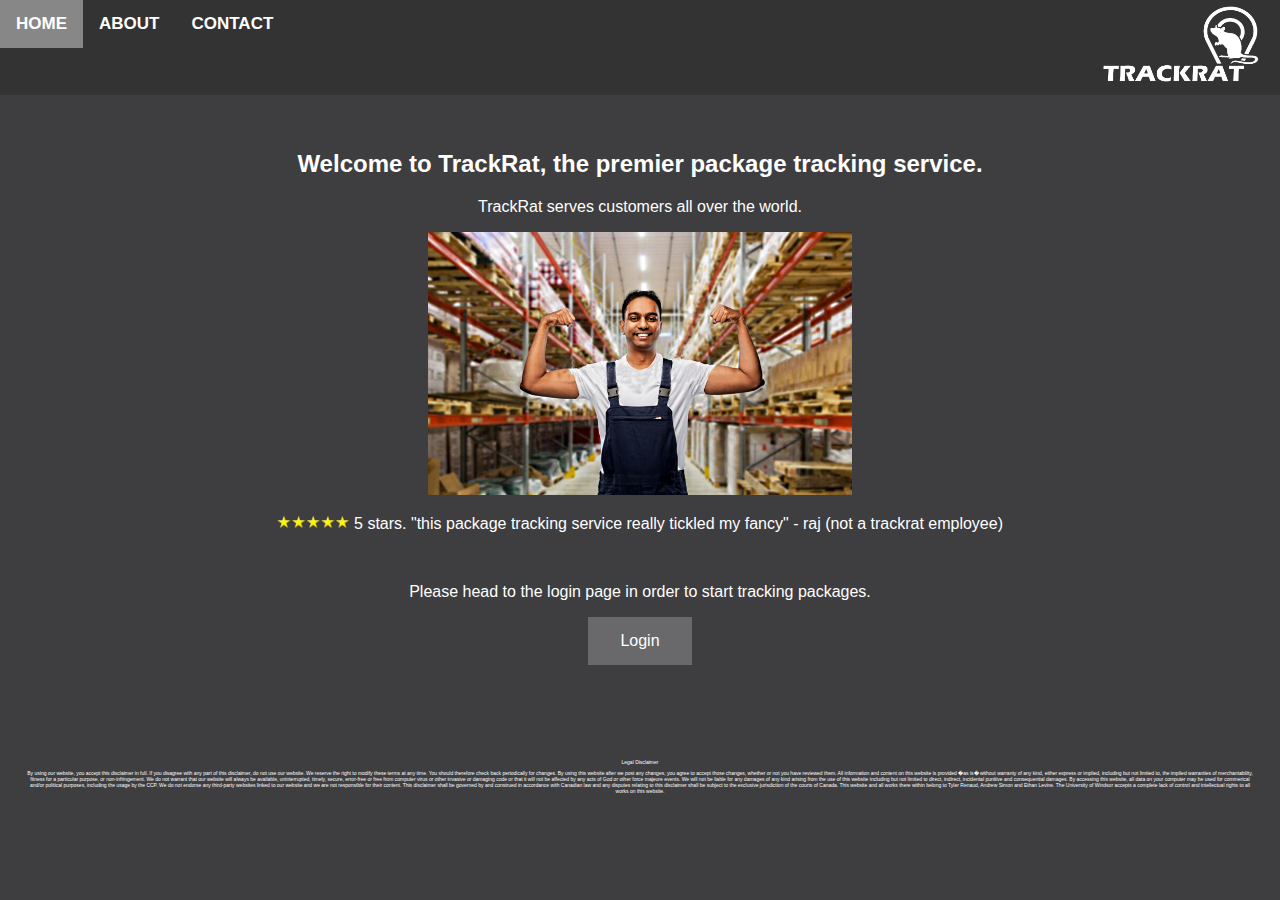
==== templates/index.html @ f19542f8 "Edited Login Sequence" ====
<!DOCTYPE html>
<html>
	<head>
		<title>Welcome</title>
		<link rel="stylesheet" href="../static/css/master.css" />
	</head>

	<!-- nav bar -->
	<nav>
		<div class="topnav">
			<a class="active" href="#home"><b>HOME</b></a>
			<a href="about.html"><b>ABOUT</b></a>
			<a href="contact.html"><b>CONTACT</b></a>
			<img src="../static/images/logo2.png" alt="logo" />
		</div>
	</nav>

	<body>
		<!-- content -->
		<div class="contentContainer">
			<h2>Welcome to TrackRat, the premier package tracking service.</h2>

			<!-- reviews -->
			<p>TrackRat serves customers all over the world.</p>
			<img
				src="../static/images/happy_warehouse_worker.jpg"
				width="35%"
				height="auto"
				alt="Raj"
			/>
			<br />
			<div>
				<img
					class="review"
					src="../static/images/stars.png"
					width="6%"
					height="auto"
					alt="5 stars"
				/>
				<p class="review">
					5 stars. "this package tracking service really tickled my fancy" - raj
					(not a trackrat employee)
				</p>
			</div>
			<br />

			<!-- login -->
			<p>Please head to the login page in order to start tracking packages.</p>
			<p>
				<button onclick="document.location='login.html'">Login</button>
				<br /><br />
			</p>
		</div>
	</body>

	<footer>
		<!-- Legal Disclaimer -->
		<p class="legal">Legal Disclaimer</p>
		<p class="legal">
			By using our website, you accept this disclaimer in full. If you disagree
			with any part of this disclaimer, do not use our website. We reserve the
			right to modify these terms at any time. You should therefore check back
			periodically for changes. By using this website after we post any changes,
			you agree to accept those changes, whether or not you have reviewed them.
			All information and content on this website is provided �as is� without
			warranty of any kind, either express or implied, including but not limited
			to, the implied warranties of merchantability, fitness for a particular
			purpose, or non-infringement. We do not warrant that our website will
			always be available, uninterrupted, timely, secure, error-free or free
			from computer virus or other invasive or damaging code or that it will not
			be affected by any acts of God or other force majeure events. We will not
			be liable for any damages of any kind arising from the use of this website
			including but not limited to direct, indirect, incidental punitive and
			consequential damages. By accessing this website, all data on your
			computer may be used for commerical and/or political purposes, including
			the usage by the CCP. We do not endorse any third-party websites linked to
			our website and we are not responsible for their content. This disclaimer
			shall be governed by and construed in accordance with Canadian law and any
			disputes relating to this disclaimer shall be subject to the exclusive
			jurisdiction of the courts of Canada. This website and all works there
			within belong to Tyler Renaud, Andrew Simon and Ethan Levine. The
			University of Windsor accepts a complete lack of control and intellectual
			rights to all works on this website.
		</p>
	</footer>
</html>
---- static/css/master.css ----
h1 {
	text-decoration: underline;
}
body {
	text-align: center;
	color: black;
	background-color: #3e3d40;
	color: white;
	margin: 0px;
}

footer {
	margin: 25px;
}


table,
th {
	border: 3px solid black;
	border-radius: 5%;
}

/* Add a black background color to the top navigation */
.topnav {
	position: relative;
	width: 100%;
	min-width: 960px;
	min-height: 95px;
	background-color: #333;
	overflow: hidden;
}

/* Style the links inside the navigation bar */
.topnav a {
	float: left;
	color: white;
	text-align: center;
	padding: 14px 16px;
	text-decoration: none;
	font-size: 17px;
}

/* Change the color of links on hover */
.topnav a:hover {
	background-color: #adadad;
	color: black;
}

/* Add a color to the active/current link */
.topnav a.active {
	background-color: #878787;
	color: rgb(94, 149, 231);
}

/* logo in top right */
.topnav img {
	position: absolute;
	top: 4px;
	bottom: 4px;
	right: 20px;
	width: 160px;
	height: 85%;
}

/* page content */
.contentContainer {
	position: relative;
	margin: auto;
	padding: 35px;
}

/* button */
button {
	background-color: #69696b;
	border: none;
	color: white;
	padding: 15px 32px;
	text-align: center;
	text-decoration: none;
	display: inline-block;
	font-size: 16px;
	transition-duration: 0.4s;
	cursor: pointer;
}

/* button when hovered over */
button:hover {
	background-color: #909091; /* Green */
}

form {
	padding: 15px 60px;
}

input {
	color: black;
}

.review {
	display: inline-block;
}

.legal {
	font-size: 5px;
}

#tracking-number {
	color: #000000;
}

#submit {
	color: #000000;
}

#username {
	color: #000000;
}

#password {
	color: #000000;
}

#results {
	position: relative;
	margin: auto;
}


/* set font */
* {
	font-family: sans-serif;
	color: white;
}
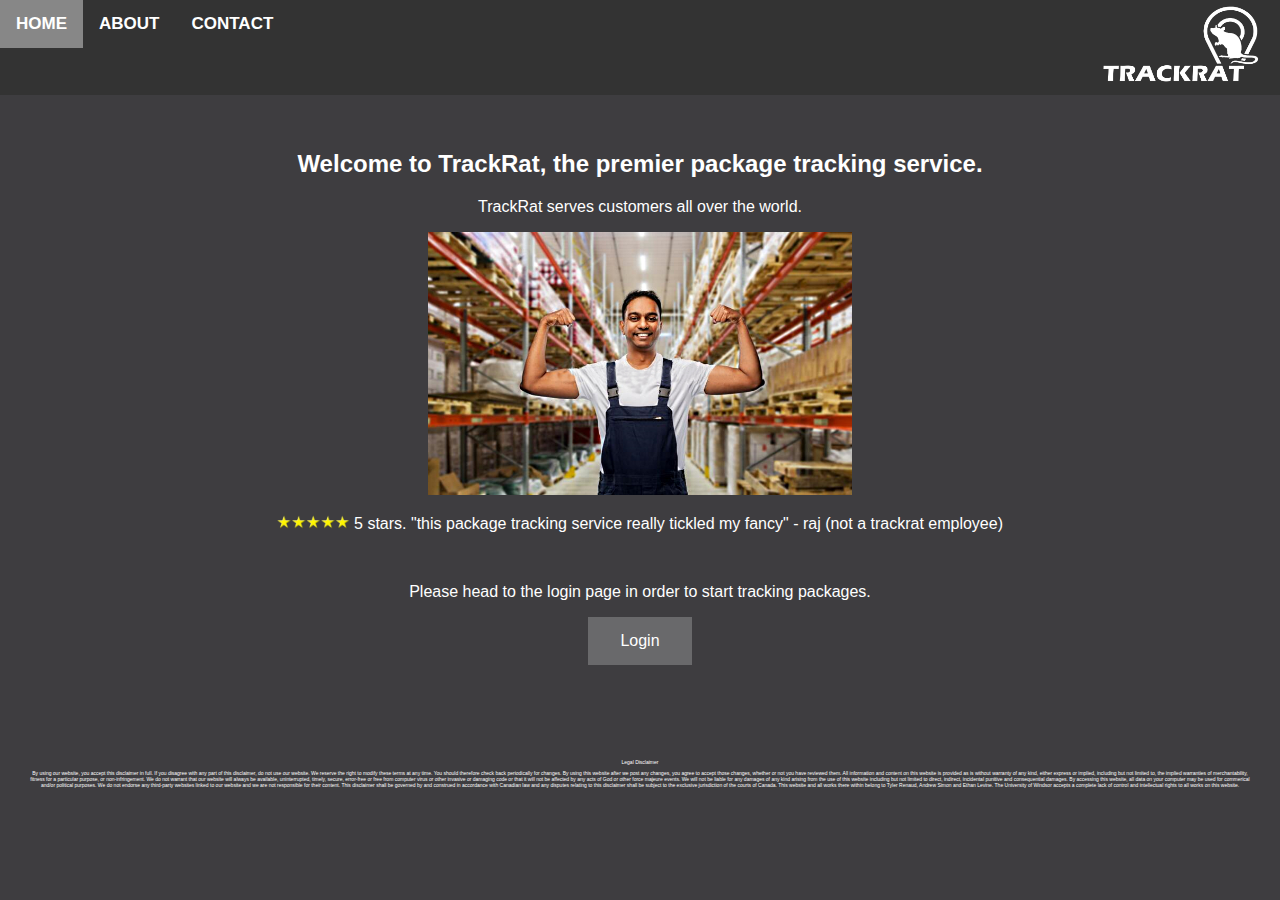
==== commit ddd51932: "Updated Legal Disclaimer" ====
--- a/templates/index.html
+++ b/templates/index.html
@@ -3,6 +3,7 @@
 	<head>
 		<title>Welcome</title>
 		<link rel="stylesheet" href="../static/css/master.css" />
+		<link rel="icon" type="image/x-icon" href="../static/images/favicon.ico" />
 	</head>
 
 	<!-- nav bar -->
@@ -62,7 +63,7 @@
 			right to modify these terms at any time. You should therefore check back
 			periodically for changes. By using this website after we post any changes,
 			you agree to accept those changes, whether or not you have reviewed them.
-			All information and content on this website is provided �as is� without
+			All information and content on this website is provided as is without
 			warranty of any kind, either express or implied, including but not limited
 			to, the implied warranties of merchantability, fitness for a particular
 			purpose, or non-infringement. We do not warrant that our website will
@@ -72,15 +73,15 @@
 			be liable for any damages of any kind arising from the use of this website
 			including but not limited to direct, indirect, incidental punitive and
 			consequential damages. By accessing this website, all data on your
-			computer may be used for commerical and/or political purposes, including
-			the usage by the CCP. We do not endorse any third-party websites linked to
-			our website and we are not responsible for their content. This disclaimer
-			shall be governed by and construed in accordance with Canadian law and any
-			disputes relating to this disclaimer shall be subject to the exclusive
-			jurisdiction of the courts of Canada. This website and all works there
-			within belong to Tyler Renaud, Andrew Simon and Ethan Levine. The
-			University of Windsor accepts a complete lack of control and intellectual
-			rights to all works on this website.
+			computer may be used for commerical and/or political purposes. We do not
+			endorse any third-party websites linked to our website and we are not
+			responsible for their content. This disclaimer shall be governed by and
+			construed in accordance with Canadian law and any disputes relating to
+			this disclaimer shall be subject to the exclusive jurisdiction of the
+			courts of Canada. This website and all works there within belong to Tyler
+			Renaud, Andrew Simon and Ethan Levine. The University of Windsor accepts a
+			complete lack of control and intellectual rights to all works on this
+			website.
 		</p>
 	</footer>
 </html>
--- a/static/css/master.css
+++ b/static/css/master.css
@@ -13,11 +13,24 @@
 	margin: 25px;
 }
 
+table {
+	border: 3px solid rgb(255, 255, 255);
+	border-collapse: collapse;
+}
 
-table,
 th {
-	border: 3px solid black;
-	border-radius: 5%;
+	background-color: #69696b;
+	color: white;
+	padding: 10px;
+}
+
+tr {
+	text-align: left;
+	border-bottom: 1px solid white;
+}
+
+td {
+	padding: 10px;
 }
 
 /* Add a black background color to the top navigation */
@@ -125,9 +138,8 @@
 	margin: auto;
 }
 
-
 /* set font */
 * {
 	font-family: sans-serif;
 	color: white;
-}+}
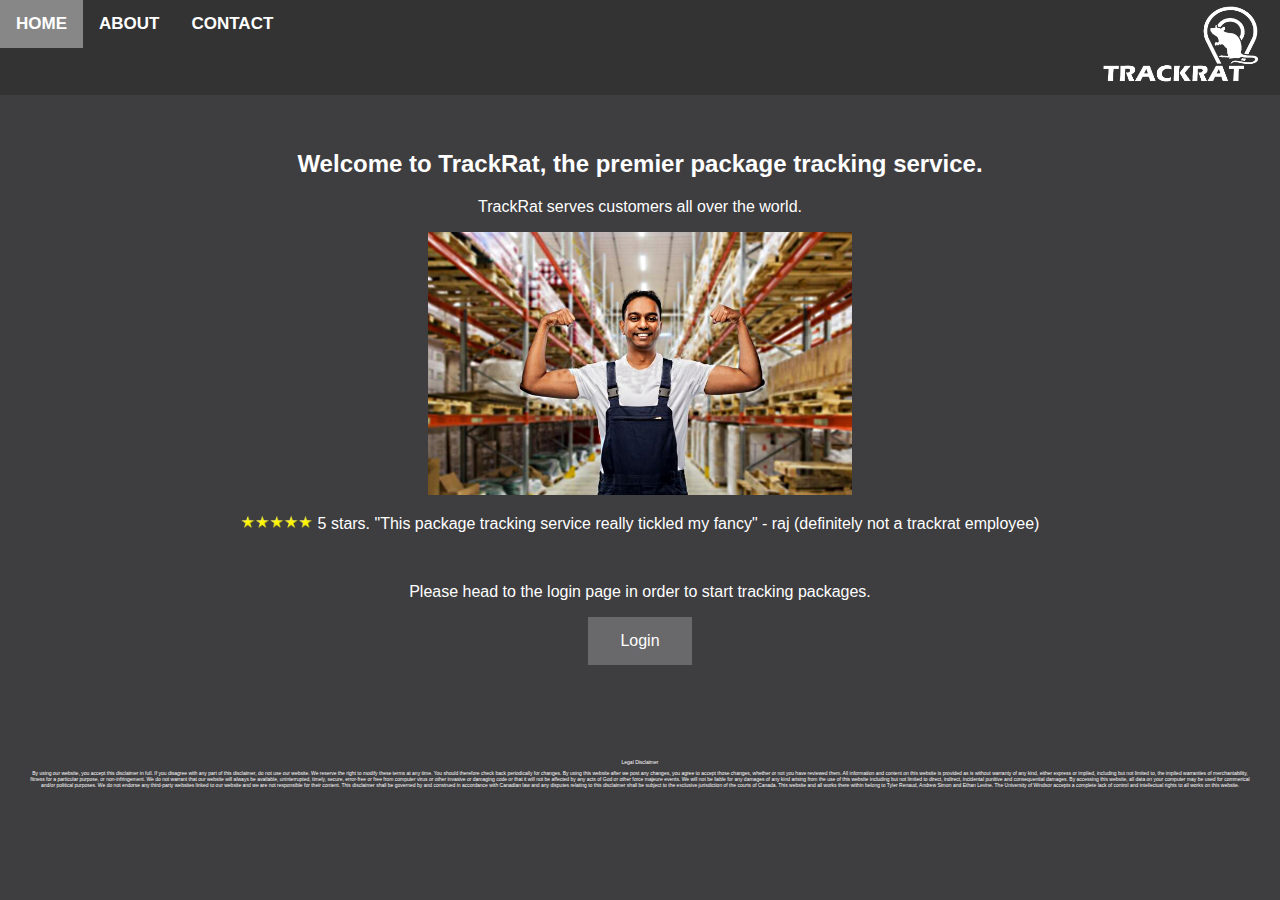
==== commit 20cdbb9f: "Edited Review Message" ====
--- a/templates/index.html
+++ b/templates/index.html
@@ -39,8 +39,8 @@
 					alt="5 stars"
 				/>
 				<p class="review">
-					5 stars. "this package tracking service really tickled my fancy" - raj
-					(not a trackrat employee)
+					5 stars. "This package tracking service really tickled my fancy" - raj
+					(definitely not a trackrat employee)
 				</p>
 			</div>
 			<br />
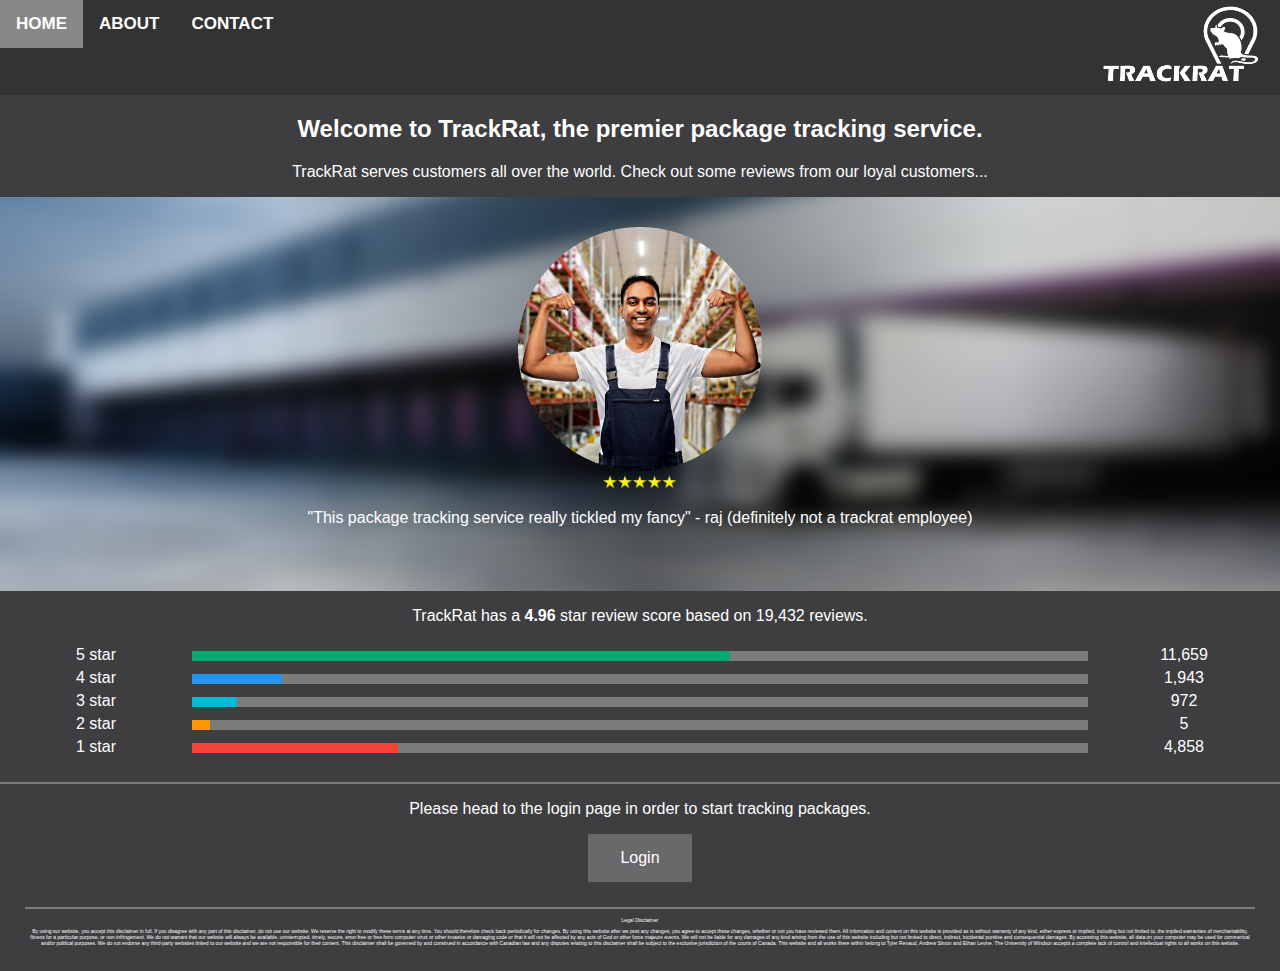
==== commit 6ae1566b: "styling" ====
--- a/templates/index.html
+++ b/templates/index.html
@@ -20,42 +20,108 @@
 		<!-- content -->
 		<div class="contentContainer">
 			<h2>Welcome to TrackRat, the premier package tracking service.</h2>
+			
 
 			<!-- reviews -->
-			<p>TrackRat serves customers all over the world.</p>
-			<img
-				src="../static/images/happy_warehouse_worker.jpg"
-				width="35%"
-				height="auto"
-				alt="Raj"
-			/>
-			<br />
-			<div>
-				<img
-					class="review"
-					src="../static/images/stars.png"
-					width="6%"
-					height="auto"
-					alt="5 stars"
-				/>
-				<p class="review">
-					5 stars. "This package tracking service really tickled my fancy" - raj
-					(definitely not a trackrat employee)
-				</p>
-			</div>
-			<br />
-
+			<article class="reviewSection">
+				<p>TrackRat serves customers all over the world. Check out some reviews from our loyal customers...</p>
+				<!-- raj's review -->
+				<article class="review">
+					<div class>
+						<img
+							src="../static/images/happy_warehouse_worker.png"
+							width="20%"
+							height="auto"
+							alt="Raj"
+						/>
+					</div>
+					<div class>
+						<img
+							src="../static/images/stars.png"
+							width="6%"
+							height="auto"
+							alt="5 stars"
+							vertical-align= "middle"
+						/>
+						<p class="reviewElementText">
+							"This package tracking service really tickled my fancy" - raj
+							(definitely not a trackrat employee)
+						</p>
+					</div>
+					<br/>
+				</article>
+				
+				<p>TrackRat has a <b>4.96</b> star review score based on 19,432 reviews.</p>
+				<div class="row">
+					<div class="side">
+						<div>5 star</div>
+					</div>
+					<div class="middle">
+						<div class="bar-container">
+							<div class="bar-5"></div>
+						</div>
+					</div>
+					<div class="side right">
+						<div>11,659</div>
+					</div>
+					<div class="side">
+						<div>4 star</div>
+					</div>
+					<div class="middle">
+						<div class="bar-container">
+							<div class="bar-4"></div>
+						</div>
+					</div>
+					<div class="side right">
+						<div>1,943</div>
+					</div>
+					<div class="side">
+						<div>3 star</div>
+					</div>
+					<div class="middle">
+						<div class="bar-container">
+							<div class="bar-3"></div>
+						</div>
+					</div>
+					<div class="side right">
+						<div>972</div>
+					</div>
+					<div class="side">
+						<div>2 star</div>
+					</div>
+					<div class="middle">
+						<div class="bar-container">
+							<div class="bar-2"></div>
+						</div>
+					</div>
+					<div class="side right">
+						<div>5</div>
+					</div>
+					<div class="side">
+						<div>1 star</div>
+					</div>
+					<div class="middle">
+						<div class="bar-container">
+							<div class="bar-1"></div>
+						</div>
+					</div>
+					<div class="side right">
+						<div>4,858</div>
+					</div>
+				</div>
+			</article>
+			<br>
+			<hr style="border:1px solid #7b7b7b">
 			<!-- login -->
 			<p>Please head to the login page in order to start tracking packages.</p>
-			<p>
-				<button onclick="document.location='login.html'">Login</button>
-				<br /><br />
-			</p>
+			<button onclick="document.location='login.html'">Login</button>
+			
 		</div>
 	</body>
 
 	<footer>
 		<!-- Legal Disclaimer -->
+		<hr style="border:1px solid #7b7b7b">
 		<p class="legal">Legal Disclaimer</p>
 		<p class="legal">
 			By using our website, you accept this disclaimer in full. If you disagree
--- a/static/css/master.css
+++ b/static/css/master.css
@@ -79,7 +79,6 @@
 .contentContainer {
 	position: relative;
 	margin: auto;
-	padding: 35px;
 }
 
 /* button */
@@ -109,9 +108,6 @@
 	color: black;
 }
 
-.review {
-	display: inline-block;
-}
 
 .legal {
 	font-size: 5px;
@@ -138,8 +134,102 @@
 	margin: auto;
 }
 
+/* entire review section */
+.reviewSection article { 
+	padding: 30px;
+	background-color: #616161;
+	background-image:url("../images/warehouse.png");
+	background-repeat: no-repeat;
+	background-position: center;
+	background-size: cover;
+	height: 100%;
+}
+
+/* singular reviews */
+.review article { 
+	border: 1px solid black;
+	margin: 1rem;
+	padding: 2rem 2rem;
+	text-align: center;
+
+	background-color: #989898;
+}
+
+.review img {
+	display: inline;
+}
+
+.reviewElementText {
+	vertical-align: middle;
+	
+}
+
+.heading {
+	font-size: 25px;
+	margin-right: 25px;
+}
+
+.fa {
+	font-size: 25px;
+}
+
+.checked {
+	color: orange;
+}
+
+/* Three column layout */
+.side {
+	float: left;
+	width: 15%;
+	margin-top: 5px;
+}
+
+.middle {
+	float: left;
+	width: 70%;
+	margin-top: 10px;
+}
+
+/* Place text to the right */
+.right {
+	text-align: center;
+}
+
+/* Clear floats after the columns */
+.row:after {
+	content: "";
+	display: table;
+	clear: both;
+}
+
+/* The bar container */
+.bar-container {
+	width: 100%;
+	background-color: #7b7b7b;
+	text-align: center;
+}
+
+/* Individual bars */
+.bar-5 {width: 60%; height: 10px; background-color: #04AA6D;}
+.bar-4 {width: 10%; height: 10px; background-color: #2196F3;}
+.bar-3 {width: 5%; height: 10px; background-color: #00bcd4;}
+.bar-2 {width: 2%; height: 10px; background-color: #ff9800;}
+.bar-1 {width: 23%; height: 10px; background-color: #f44336;}
+
+/* Responsive layout - make the columns stack on top of each other instead of next to each other */
+@media (max-width: 400px) {
+	.side, .middle {
+		width: 100%;
+	}
+	/* Hide the right column on small screens */
+	.right {
+		display: none;
+	}
+}
+
 /* set font */
 * {
 	font-family: sans-serif;
 	color: white;
-}
+	box-sizing: border-box;
+}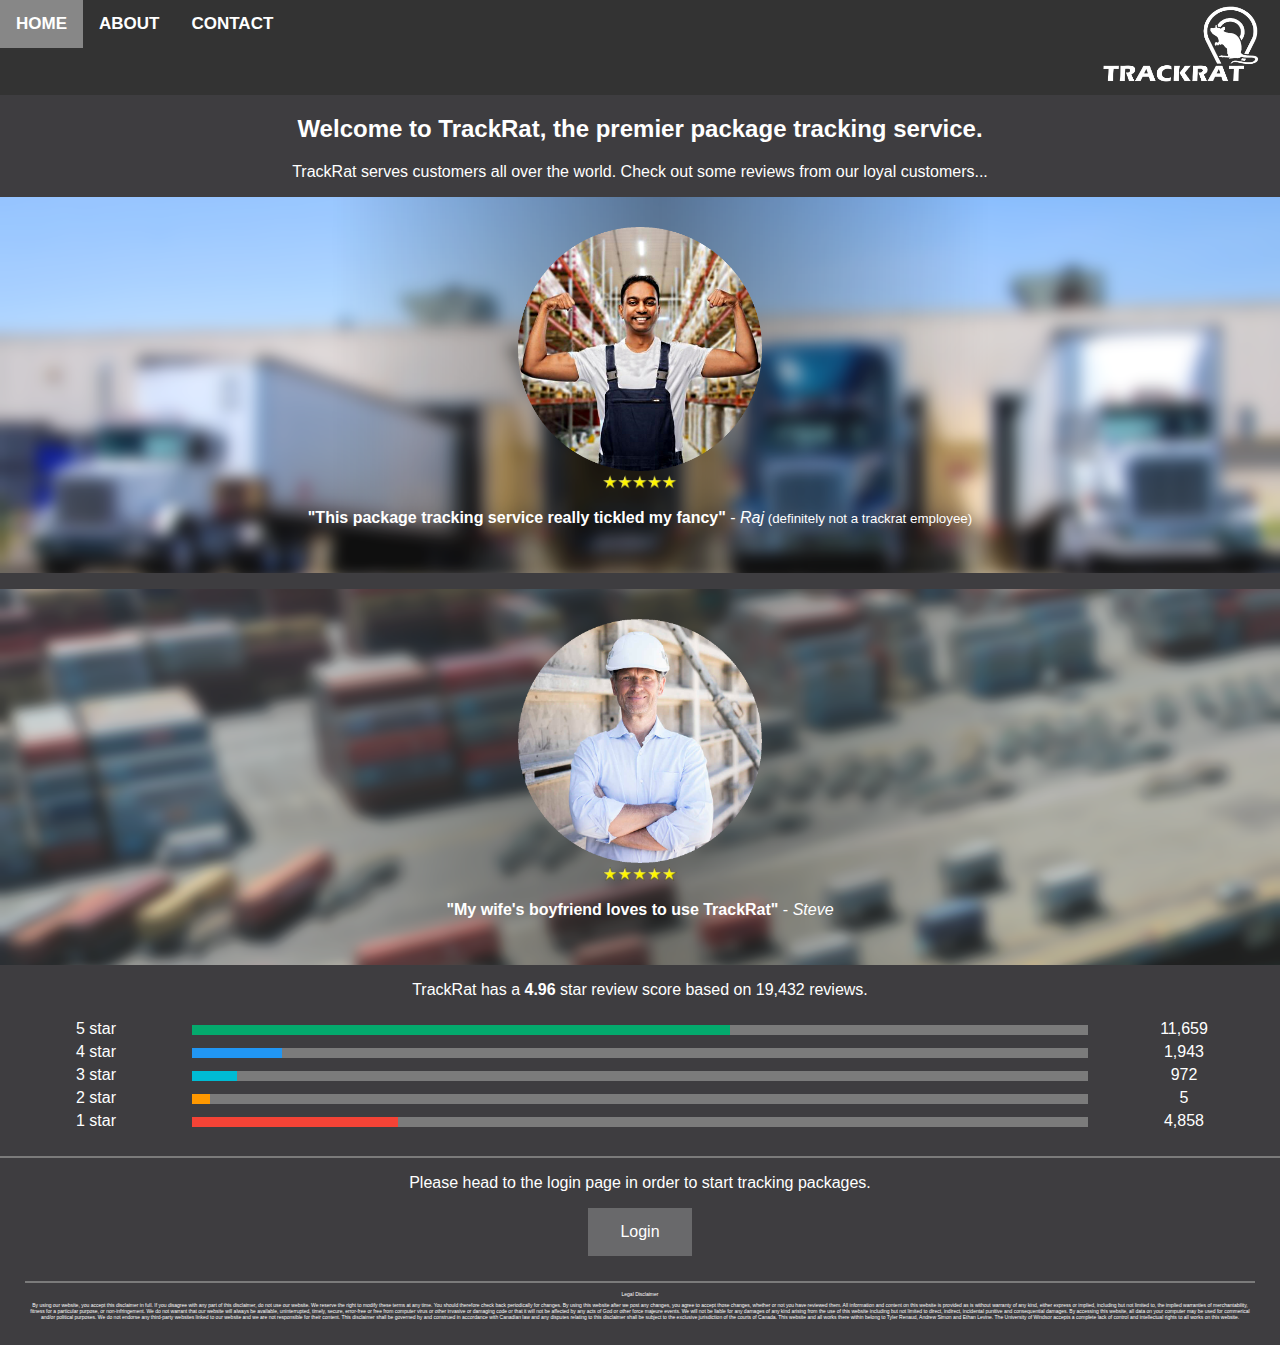
==== commit e67cf344: "review section" ====
--- a/templates/index.html
+++ b/templates/index.html
@@ -26,8 +26,9 @@
 			<article class="reviewSection">
 				<p>TrackRat serves customers all over the world. Check out some reviews from our loyal customers...</p>
 				<!-- raj's review -->
-				<article class="review">
-					<div class>
+				<article>
+					
+					<div>
 						<img
 							src="../static/images/happy_warehouse_worker.png"
 							width="20%"
@@ -35,7 +36,7 @@
 							alt="Raj"
 						/>
 					</div>
-					<div class>
+					<div>
 						<img
 							src="../static/images/stars.png"
 							width="6%"
@@ -43,15 +44,37 @@
 							alt="5 stars"
 							vertical-align= "middle"
 						/>
-						<p class="reviewElementText">
-							"This package tracking service really tickled my fancy" - raj
-							(definitely not a trackrat employee)
-						</p>
+						<p class="reviewElementText"><b>"This package tracking service really tickled my fancy"</b> - <i>Raj</i><small>   (definitely not a trackrat employee)</small></p>
 					</div>
-					<br/>
 				</article>
-				
-				<p>TrackRat has a <b>4.96</b> star review score based on 19,432 reviews.</p>
+				<hr style="border:0px solid #7b7b7b">
+			</article>
+
+			<article class="reviewSection2">
+				<!-- steve's review -->
+				<article>
+					<div>
+						<img
+							src="../static/images/steve.png"
+							width="20%"
+							height="auto"
+							alt="Raj"
+						/>
+					</div>
+					<div>
+						<img
+							src="../static/images/stars.png"
+							width="6%"
+							height="auto"
+							alt="5 stars"
+							vertical-align= "middle"
+						/>
+						<p class="reviewElementText"><b>"My wife's boyfriend loves to use TrackRat"</b> - <i>Steve</i></p>
+					</div>
+				</article>
+			</article>
+
+			<p>TrackRat has a <b>4.96</b> star review score based on 19,432 reviews.</p>
 				<div class="row">
 					<div class="side">
 						<div>5 star</div>
@@ -109,7 +132,6 @@
 						<div>4,858</div>
 					</div>
 				</div>
-			</article>
 			<br>
 			<hr style="border:1px solid #7b7b7b">
 			<!-- login -->
--- a/static/css/master.css
+++ b/static/css/master.css
@@ -138,21 +138,20 @@
 .reviewSection article { 
 	padding: 30px;
 	background-color: #616161;
-	background-image:url("../images/warehouse.png");
+	background-image:url("../images/background.png");
 	background-repeat: no-repeat;
 	background-position: center;
 	background-size: cover;
-	height: 100%;
-}
-
-/* singular reviews */
-.review article { 
-	border: 1px solid black;
-	margin: 1rem;
-	padding: 2rem 2rem;
-	text-align: center;
-
-	background-color: #989898;
+}
+
+/* entire review section */
+.reviewSection2 article { 
+	padding: 30px;
+	background-color: #616161;
+	background-image:url("../images/background-2.png");
+	background-repeat: no-repeat;
+	background-position: center;
+	background-size: cover;
 }
 
 .review img {
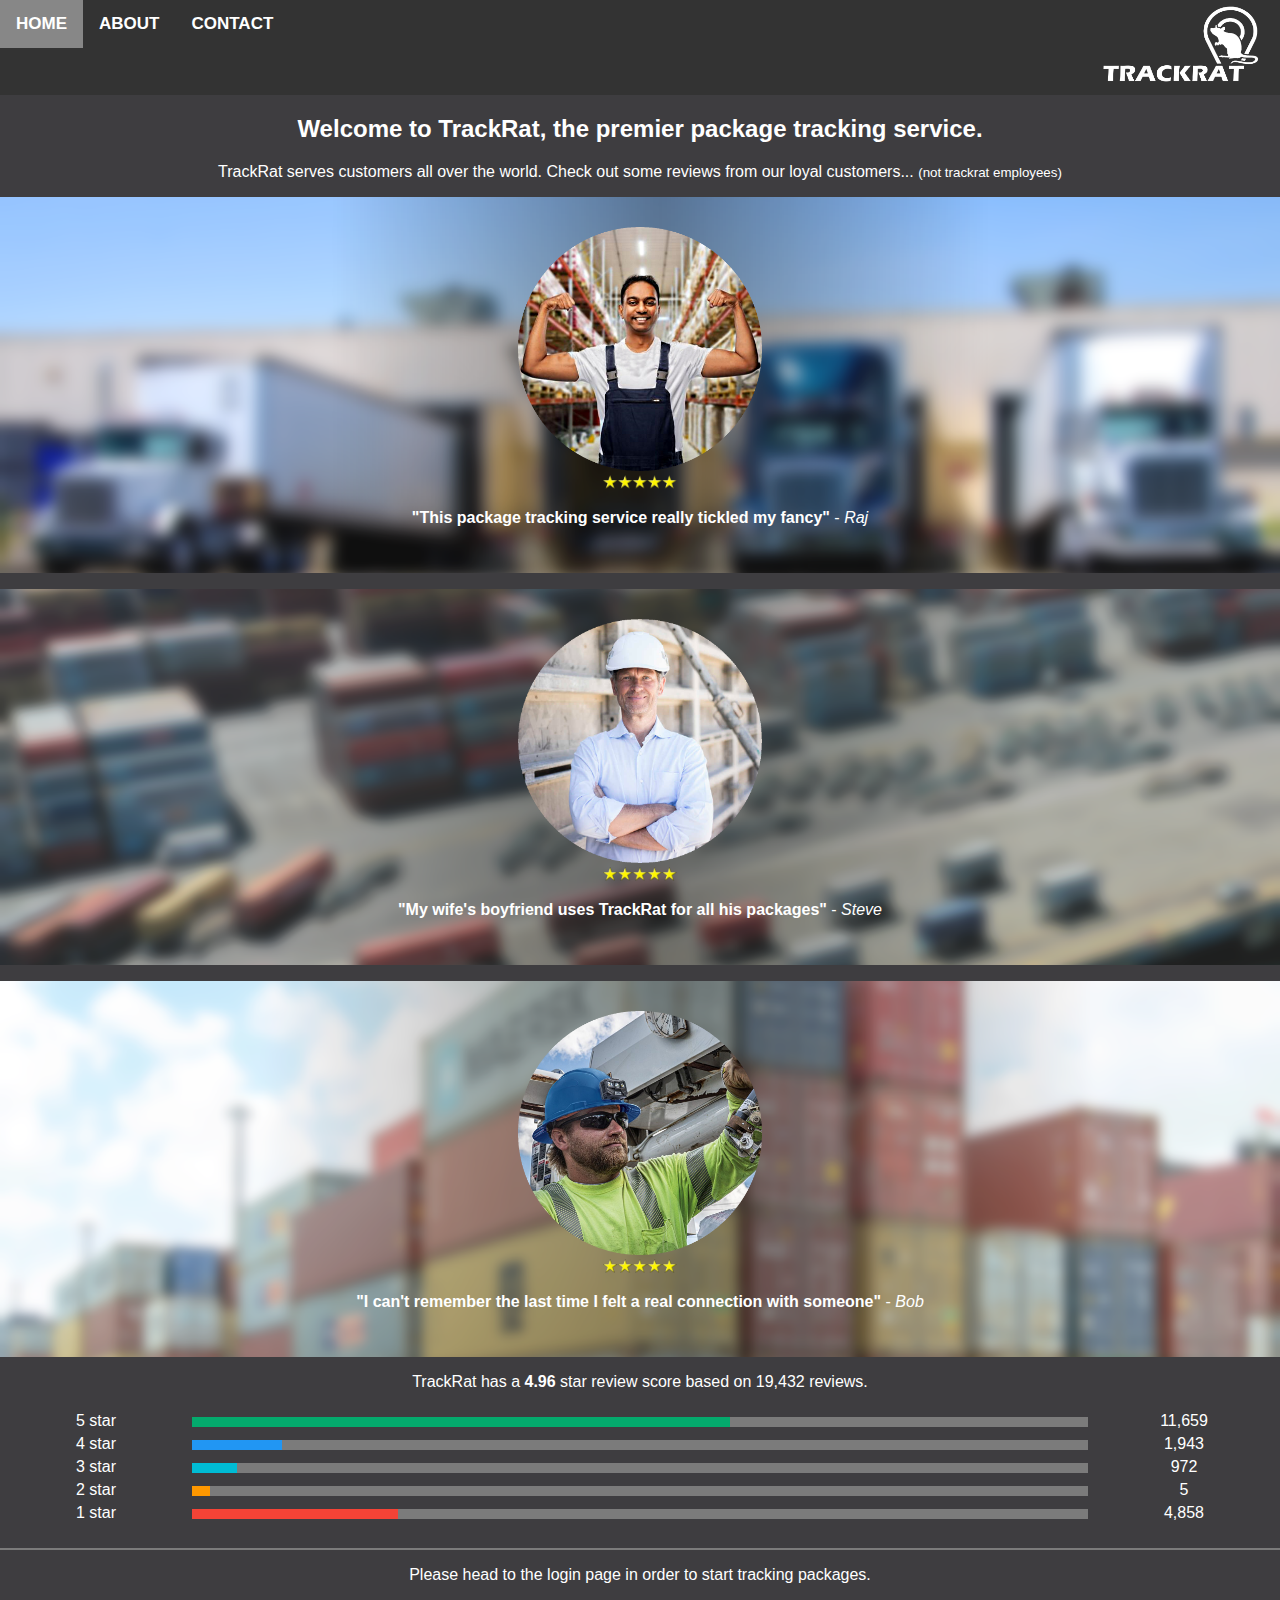
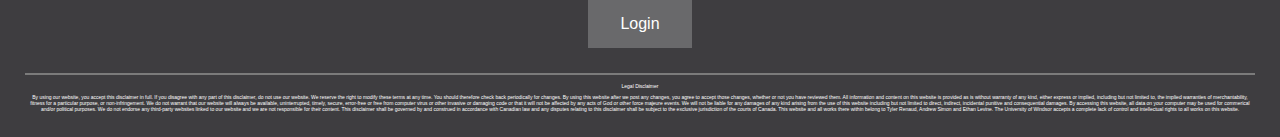
==== commit ea2acf32: "last review" ====
--- a/templates/index.html
+++ b/templates/index.html
@@ -24,7 +24,7 @@
 
 			<!-- reviews -->
 			<article class="reviewSection">
-				<p>TrackRat serves customers all over the world. Check out some reviews from our loyal customers...</p>
+				<p>TrackRat serves customers all over the world. Check out some reviews from our loyal customers... <small>(not trackrat employees)</small></p>
 				<!-- raj's review -->
 				<article>
 					
@@ -44,7 +44,7 @@
 							alt="5 stars"
 							vertical-align= "middle"
 						/>
-						<p class="reviewElementText"><b>"This package tracking service really tickled my fancy"</b> - <i>Raj</i><small>   (definitely not a trackrat employee)</small></p>
+						<p class="reviewElementText"><b>"This package tracking service really tickled my fancy"</b> - <i>Raj</i></p>
 					</div>
 				</article>
 				<hr style="border:0px solid #7b7b7b">
@@ -69,7 +69,32 @@
 							alt="5 stars"
 							vertical-align= "middle"
 						/>
-						<p class="reviewElementText"><b>"My wife's boyfriend loves to use TrackRat"</b> - <i>Steve</i></p>
+						<p class="reviewElementText"><b>"My wife's boyfriend uses TrackRat for all his packages"</b> - <i>Steve</i></p>
+					</div>
+				</article>
+				<hr style="border:0px solid #7b7b7b">
+			</article>
+
+			<article class="reviewSection3">
+				<!-- steve's review -->
+				<article>
+					<div>
+						<img
+							src="../static/images/bob.png"
+							width="20%"
+							height="auto"
+							alt="Raj"
+						/>
+					</div>
+					<div>
+						<img
+							src="../static/images/stars.png"
+							width="6%"
+							height="auto"
+							alt="5 stars"
+							vertical-align= "middle"
+						/>
+						<p class="reviewElementText"><b>"I can't remember the last time I felt a real connection with someone"</b> - <i>Bob</i></p>
 					</div>
 				</article>
 			</article>
--- a/static/css/master.css
+++ b/static/css/master.css
@@ -144,11 +144,21 @@
 	background-size: cover;
 }
 
-/* entire review section */
+
 .reviewSection2 article { 
 	padding: 30px;
 	background-color: #616161;
 	background-image:url("../images/background-2.png");
+	background-repeat: no-repeat;
+	background-position: center;
+	background-size: cover;
+}
+
+
+.reviewSection3 article { 
+	padding: 30px;
+	background-color: #616161;
+	background-image:url("../images/background-3.png");
 	background-repeat: no-repeat;
 	background-position: center;
 	background-size: cover;
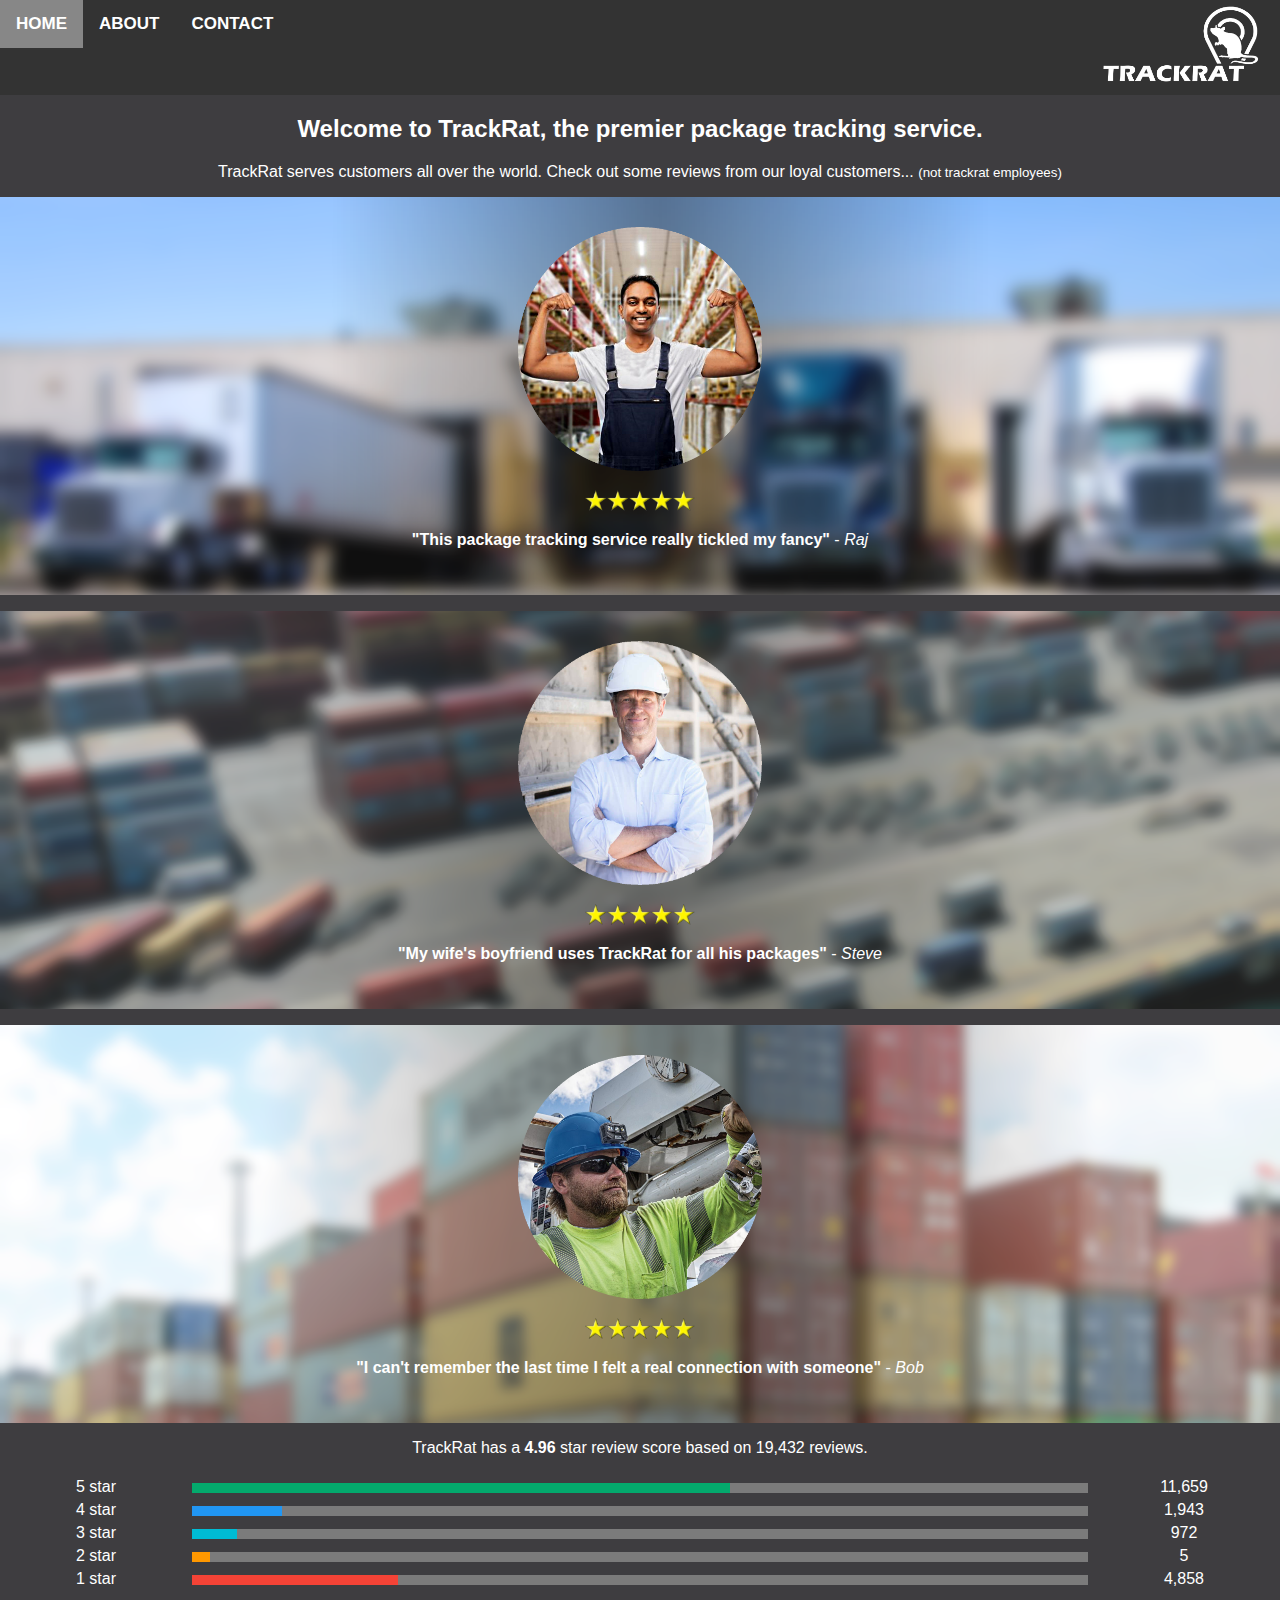
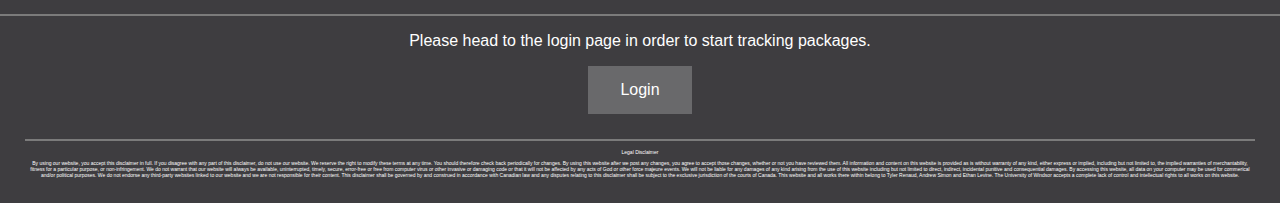
==== commit ea3c916d: "adjusted stars" ====
--- a/templates/index.html
+++ b/templates/index.html
@@ -39,10 +39,11 @@
 					<div>
 						<img
 							src="../static/images/stars.png"
-							width="6%"
+							width="9%"
 							height="auto"
 							alt="5 stars"
 							vertical-align= "middle"
+							class="stars"
 						/>
 						<p class="reviewElementText"><b>"This package tracking service really tickled my fancy"</b> - <i>Raj</i></p>
 					</div>
@@ -64,10 +65,11 @@
 					<div>
 						<img
 							src="../static/images/stars.png"
-							width="6%"
+							width="9%"
 							height="auto"
 							alt="5 stars"
 							vertical-align= "middle"
+							class="stars"
 						/>
 						<p class="reviewElementText"><b>"My wife's boyfriend uses TrackRat for all his packages"</b> - <i>Steve</i></p>
 					</div>
@@ -89,10 +91,11 @@
 					<div>
 						<img
 							src="../static/images/stars.png"
-							width="6%"
+							width="9%"
 							height="auto"
 							alt="5 stars"
 							vertical-align= "middle"
+							class="stars"
 						/>
 						<p class="reviewElementText"><b>"I can't remember the last time I felt a real connection with someone"</b> - <i>Bob</i></p>
 					</div>
--- a/static/css/master.css
+++ b/static/css/master.css
@@ -143,7 +143,6 @@
 	background-position: center;
 	background-size: cover;
 }
-
 
 .reviewSection2 article { 
 	padding: 30px;
@@ -236,6 +235,10 @@
 	}
 }
 
+.stars {
+	margin-top: 15px;
+}
+
 /* set font */
 * {
 	font-family: sans-serif;
